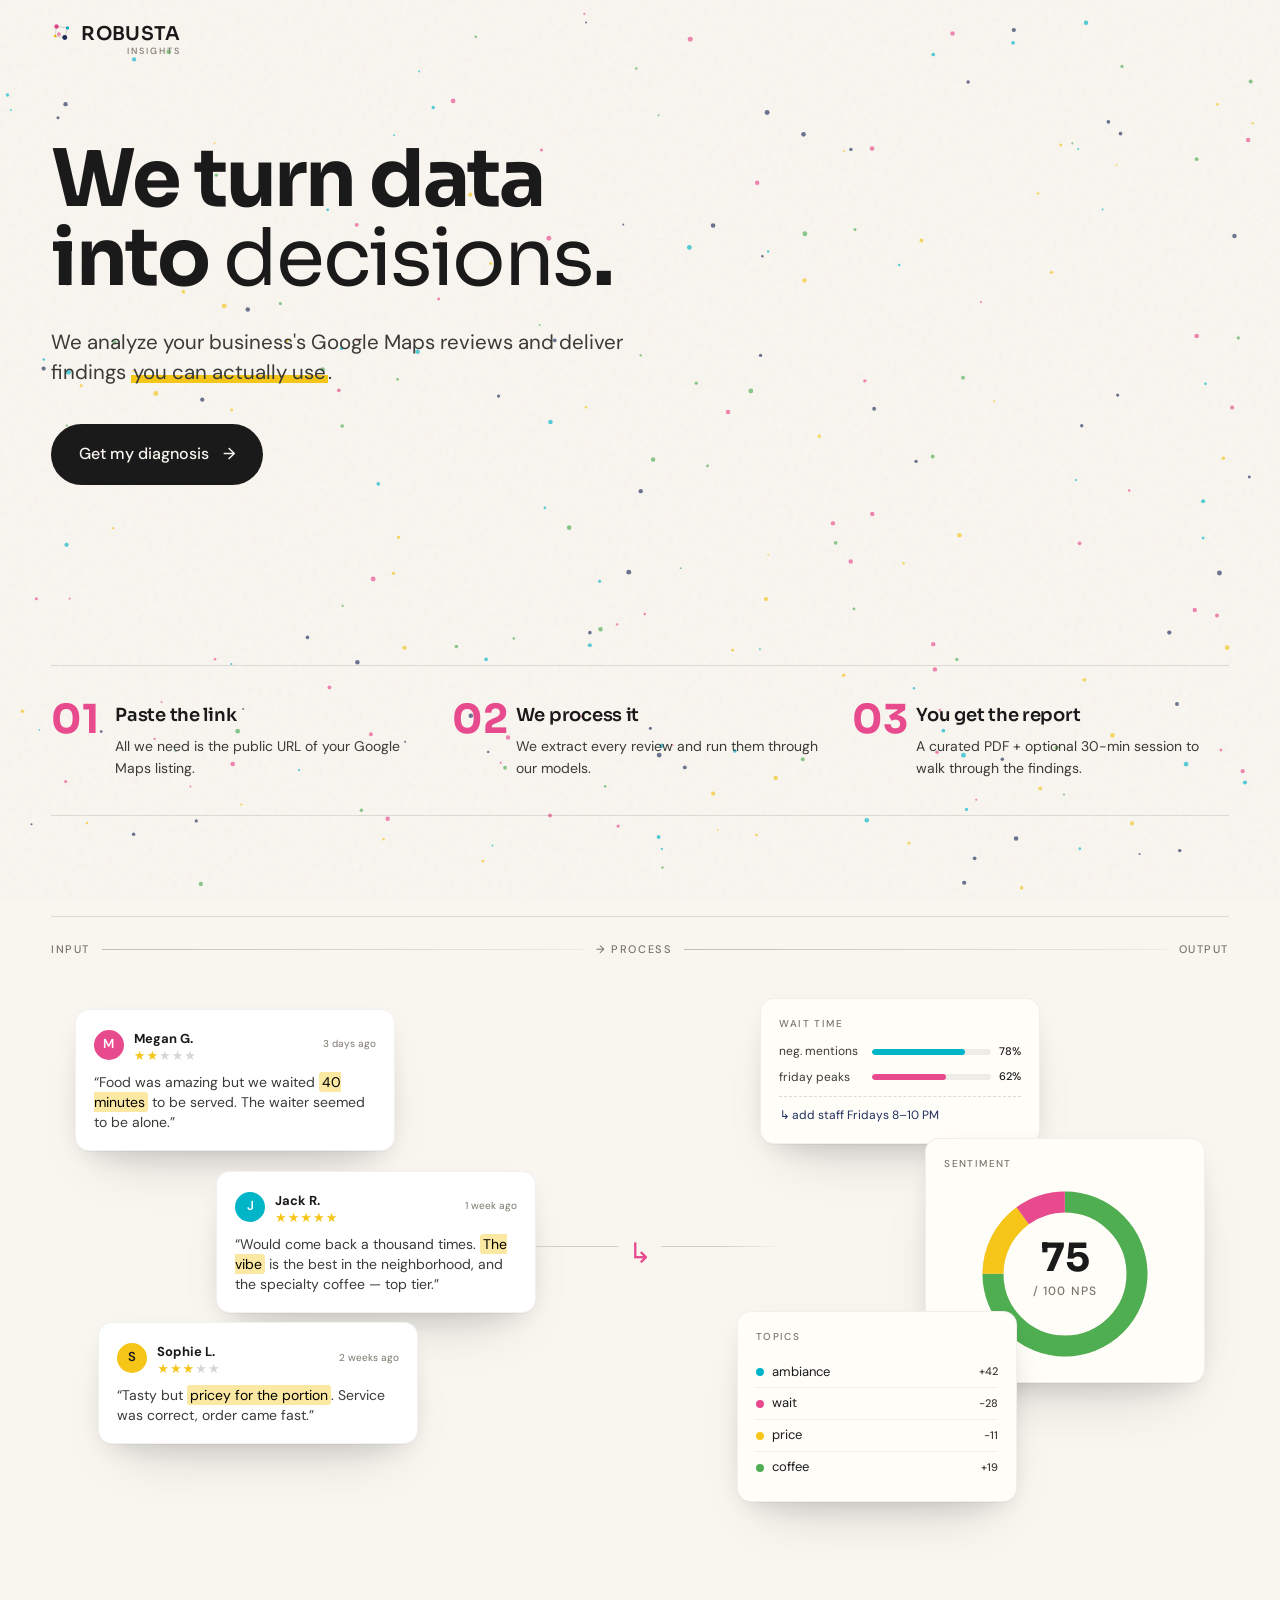
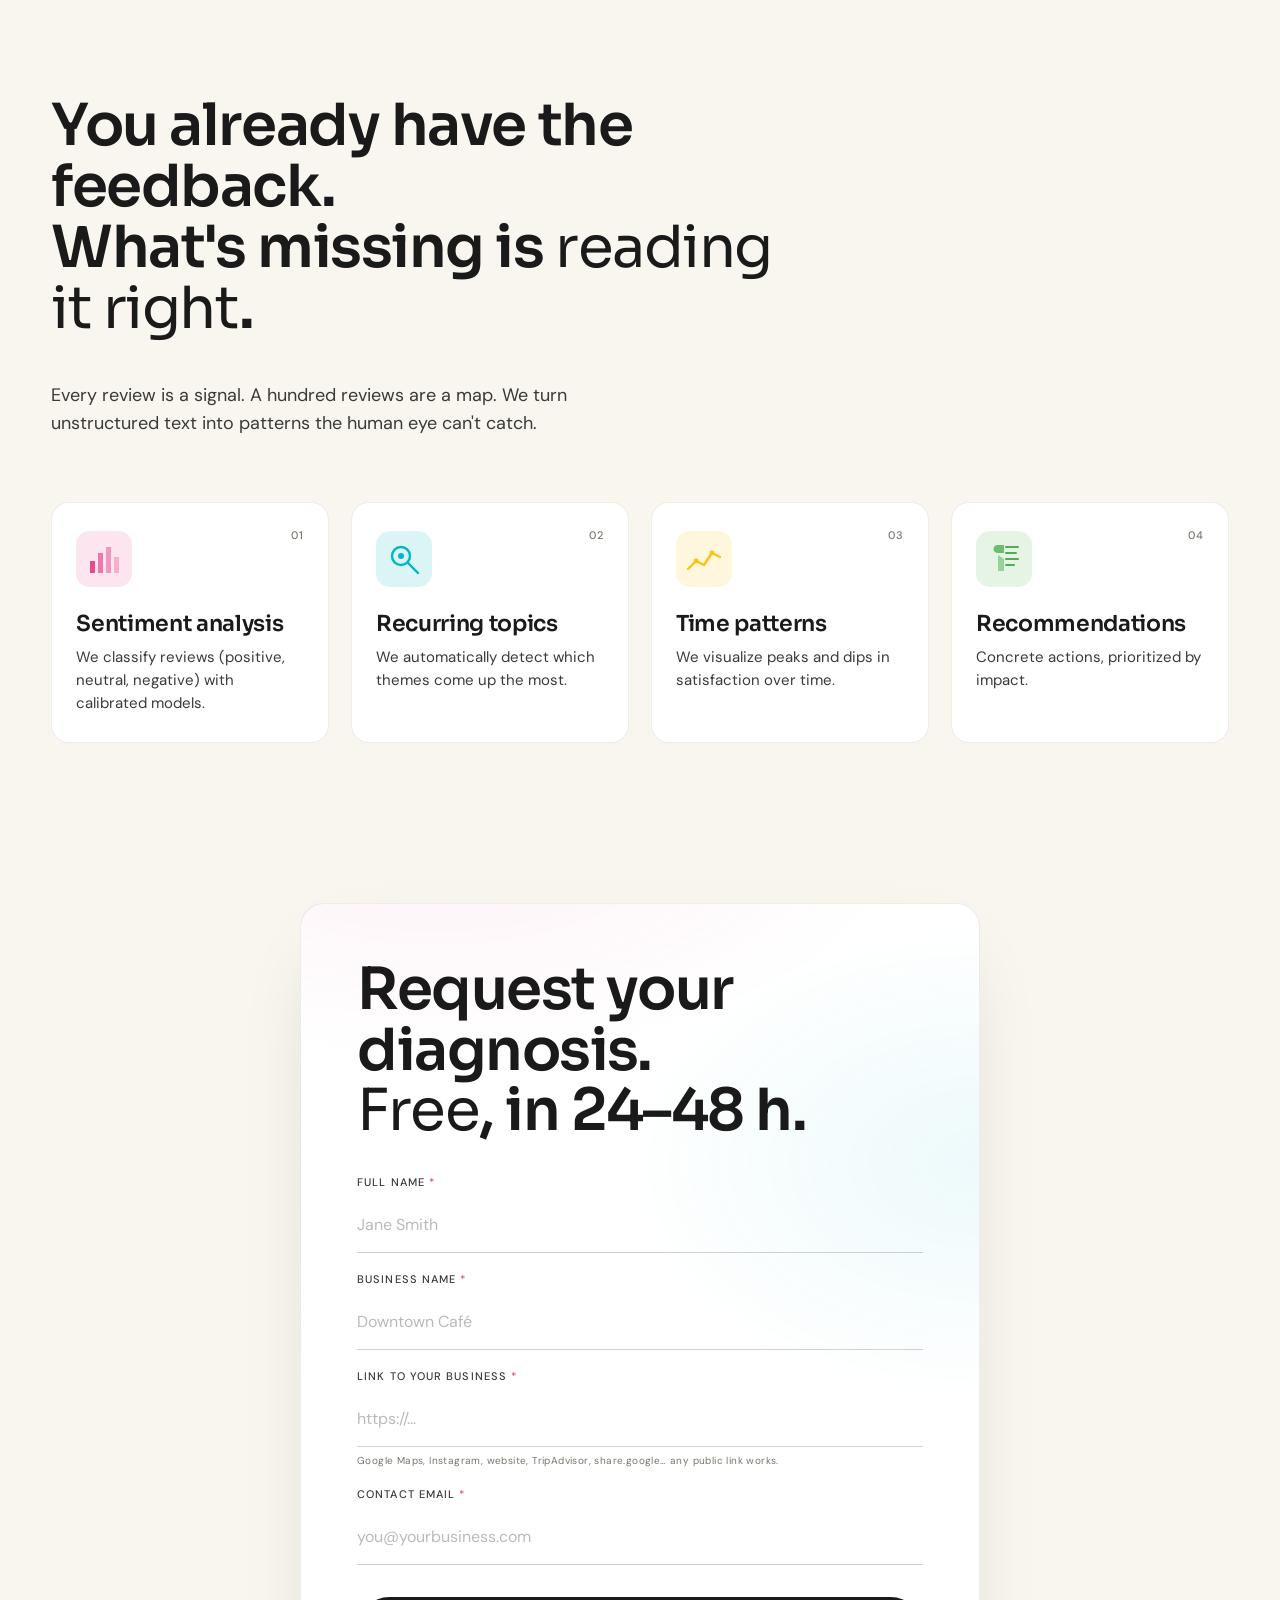
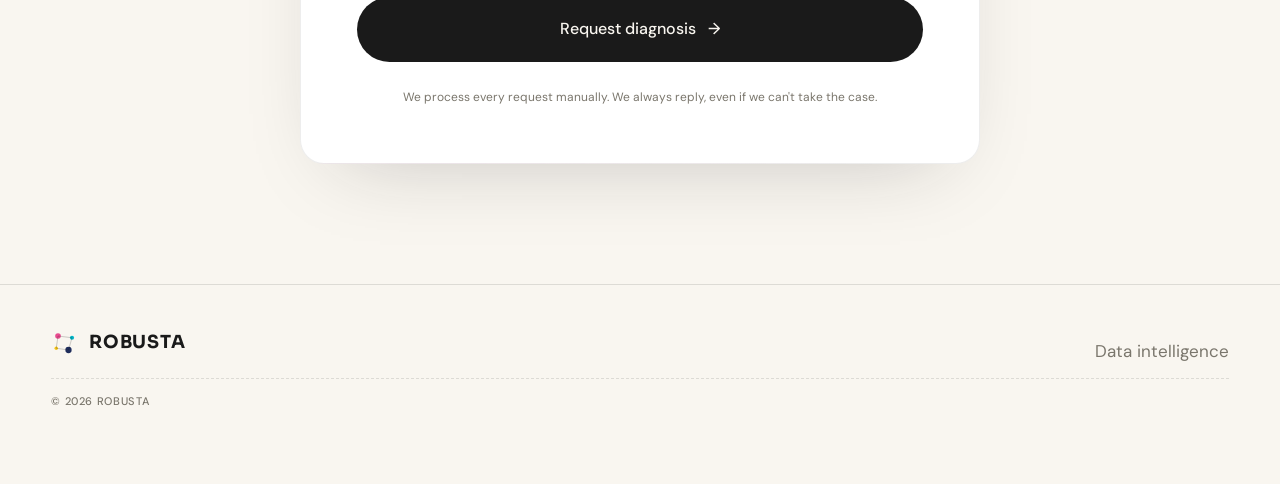
==== en/index.html @ 5c4e5d71 "Add English version at /en/ Mirror of the Spanish landing translated to English, served at /en/ via " ====
<!doctype html>
<html lang="en">
<head>
<meta charset="utf-8" />
<meta name="viewport" content="width=device-width,initial-scale=1" />
<title>Digital Reputation Diagnosis — ROBUSTA</title>
<meta name="description" content="We analyze your business's Google Maps reviews and deliver a diagnosis with actionable insights in 24–48 hours." />

<!-- Open Graph -->
<meta property="og:type" content="website" />
<meta property="og:site_name" content="ROBUSTA Insights" />
<meta property="og:title" content="Digital Reputation Diagnosis — ROBUSTA" />
<meta property="og:description" content="We analyze your business's Google Maps reviews and deliver a diagnosis with actionable insights in 24–48 hours." />
<meta property="og:url" content="https://robusta.qzz.io/en/" />
<meta property="og:image" content="https://robusta.qzz.io/og-image.png" />
<meta property="og:image:width" content="1200" />
<meta property="og:image:height" content="1200" />
<meta property="og:image:alt" content="ROBUSTA Insights — We turn data into decisions" />
<meta property="og:locale" content="en_US" />
<meta property="og:locale:alternate" content="es_AR" />

<!-- Twitter Card -->
<meta name="twitter:card" content="summary" />
<meta name="twitter:title" content="Digital Reputation Diagnosis — ROBUSTA" />
<meta name="twitter:description" content="We analyze your business's Google Maps reviews and deliver a diagnosis with actionable insights in 24–48 hours." />
<meta name="twitter:image" content="https://robusta.qzz.io/og-image.png" />

<!-- hreflang -->
<link rel="alternate" hreflang="es" href="https://robusta.qzz.io/" />
<link rel="alternate" hreflang="en" href="https://robusta.qzz.io/en/" />
<link rel="alternate" hreflang="x-default" href="https://robusta.qzz.io/" />

<link rel="preconnect" href="https://fonts.googleapis.com">
<link rel="preconnect" href="https://fonts.gstatic.com" crossorigin>
<link href="https://fonts.googleapis.com/css2?family=Sora:wght@400;600;700&family=DM+Sans:wght@400;500&display=swap" rel="stylesheet">
<link rel="stylesheet" href="../styles.css?v=2" />
</head>
<body>

<canvas id="graph" aria-hidden="true"></canvas>
<div class="grain" aria-hidden="true"></div>

<header class="nav" id="nav">
  <a href="#top" class="brand" aria-label="ROBUSTA">
    <svg viewBox="0 0 32 32" width="22" height="22" aria-hidden="true">
      <circle cx="8" cy="8" r="3.2" fill="#E84A8E"/>
      <circle cx="24" cy="10" r="2.4" fill="#00B5C7"/>
      <circle cx="20" cy="24" r="3.6" fill="#1F2D5C"/>
      <circle cx="6" cy="22" r="2" fill="#F5C518"/>
      <path d="M8 8 L24 10 L20 24 L6 22 Z" stroke="#1A1A1A" stroke-width=".6" fill="none" opacity=".4"/>
    </svg>
    <span class="brand-name">
      ROBUSTA
      <small class="brand-sub">Insights</small>
    </span>
  </a>
</header>

<main id="top">

  <!-- HERO -->
  <section class="hero">
    <h1 class="display">
      We turn data<br/>into <em>decisions</em>.
    </h1>

    <p class="lede">
      We analyze your business's Google Maps reviews and deliver
      findings <u>you can actually use</u>.
    </p>

    <div class="hero-cta">
      <a href="#solicitar" class="btn-primary">
        Get my diagnosis
        <span class="arrow">→</span>
      </a>
    </div>

  </section>

  <!-- PROCESS LINE -->
  <section class="process" id="como">
    <ol>
      <li>
        <span class="step-num">01</span>
        <h4>Paste the link</h4>
        <p>All we need is the public URL of your Google Maps listing.</p>
      </li>
      <li>
        <span class="step-num">02</span>
        <h4>We process it</h4>
        <p>We extract every review and run them through our models.</p>
      </li>
      <li>
        <span class="step-num">03</span>
        <h4>You get the report</h4>
        <p>A curated PDF + optional 30-min session to walk through the findings.</p>
      </li>
    </ol>
  </section>

  <!-- Stage section -->
  <section class="stage-section">
    <div class="stage" aria-hidden="true">
      <div class="stage-rail">
        <span class="rail-tick">INPUT</span>
        <span class="rail-line"></span>
        <span class="rail-tick">→ PROCESS</span>
        <span class="rail-line"></span>
        <span class="rail-tick">OUTPUT</span>
      </div>

      <div class="stage-inner">
        <!-- Review cards -->
        <article class="review r1">
          <header>
            <span class="avatar" style="background:#E84A8E">M</span>
            <div>
              <strong>Megan G.</strong>
              <div class="stars" data-rating="2">★★<span>★★★</span></div>
            </div>
            <span class="when">3 days ago</span>
          </header>
          <p>“Food was amazing but we waited <mark>40 minutes</mark> to be served. The waiter seemed to be alone.”</p>
        </article>

        <article class="review r2">
          <header>
            <span class="avatar" style="background:#00B5C7">J</span>
            <div>
              <strong>Jack R.</strong>
              <div class="stars" data-rating="5">★★★★★</div>
            </div>
            <span class="when">1 week ago</span>
          </header>
          <p>“Would come back a thousand times. <mark>The vibe</mark> is the best in the neighborhood, and the specialty coffee — top tier.”</p>
        </article>

        <article class="review r3">
          <header>
            <span class="avatar" style="background:#F5C518;color:#1A1A1A">S</span>
            <div>
              <strong>Sophie L.</strong>
              <div class="stars" data-rating="3">★★★<span>★★</span></div>
            </div>
            <span class="when">2 weeks ago</span>
          </header>
          <p>“Tasty but <mark>pricey for the portion</mark>. Service was correct, order came fast.”</p>
        </article>

        <!-- Insight cards -->
        <article class="insight i1">
          <span class="kicker">wait time</span>
          <div class="bar-row"><span class="bar-lbl">neg. mentions</span><span class="bar"><i style="--w:78%"></i></span><span class="bar-val">78%</span></div>
          <div class="bar-row"><span class="bar-lbl">friday peaks</span><span class="bar"><i style="--w:62%;background:#E84A8E"></i></span><span class="bar-val">62%</span></div>
          <footer>↳ add staff Fridays 8–10 PM</footer>
        </article>

        <article class="insight i2">
          <span class="kicker">sentiment</span>
          <svg viewBox="0 0 120 120" class="donut">
            <circle cx="60" cy="60" r="48" fill="none" stroke="#EDE6D6" stroke-width="14"/>
            <circle cx="60" cy="60" r="48" fill="none" stroke="#4FAE52" stroke-width="14" stroke-dasharray="226 301" stroke-dashoffset="0" transform="rotate(-90 60 60)"/>
            <circle cx="60" cy="60" r="48" fill="none" stroke="#F5C518" stroke-width="14" stroke-dasharray="45 301" stroke-dashoffset="-226" transform="rotate(-90 60 60)"/>
            <circle cx="60" cy="60" r="48" fill="none" stroke="#E84A8E" stroke-width="14" stroke-dasharray="30 301" stroke-dashoffset="-271" transform="rotate(-90 60 60)"/>
            <text x="60" y="58" text-anchor="middle" class="donut-num">75</text>
            <text x="60" y="74" text-anchor="middle" class="donut-lbl">/ 100 NPS</text>
          </svg>
        </article>

        <article class="insight i3">
          <span class="kicker">topics</span>
          <ul class="topics">
            <li><span class="dot" style="background:#00B5C7"></span>ambiance <b>+42</b></li>
            <li><span class="dot" style="background:#E84A8E"></span>wait <b>−28</b></li>
            <li><span class="dot" style="background:#F5C518"></span>price <b>−11</b></li>
            <li><span class="dot" style="background:#4FAE52"></span>coffee <b>+19</b></li>
          </ul>
        </article>
      </div>
    </div>
  </section>

  <!-- VALUE -->
  <section class="value">
    <div class="section-head">
      <h2 class="display sm geo">You already have the feedback.<br/>What's missing is <em>reading it right</em>.</h2>
      <p>
        Every review is a signal. A hundred reviews are a map. We turn
        unstructured text into patterns the human eye can't catch.
      </p>
    </div>

    <div class="cards">
      <article class="card" style="--accent:#E84A8E">
        <div class="card-icon">
          <svg viewBox="0 0 40 40" width="40" height="40"><rect x="6" y="22" width="5" height="12" fill="currentColor"/><rect x="14" y="14" width="5" height="20" fill="currentColor" opacity=".7"/><rect x="22" y="8" width="5" height="26" fill="currentColor" opacity=".5"/><rect x="30" y="18" width="5" height="16" fill="currentColor" opacity=".35"/></svg>
        </div>
        <span class="card-num">01</span>
        <h3>Sentiment analysis</h3>
        <p>We classify reviews (positive, neutral, negative) with calibrated models.</p>
      </article>

      <article class="card" style="--accent:#00B5C7">
        <div class="card-icon">
          <svg viewBox="0 0 40 40" width="40" height="40"><circle cx="17" cy="17" r="9" fill="none" stroke="currentColor" stroke-width="2.4"/><path d="M24 24 L34 34" stroke="currentColor" stroke-width="2.4" stroke-linecap="round"/><circle cx="17" cy="17" r="3" fill="currentColor"/></svg>
        </div>
        <span class="card-num">02</span>
        <h3>Recurring topics</h3>
        <p>We automatically detect which themes come up the most.</p>
      </article>

      <article class="card" style="--accent:#F5C518">
        <div class="card-icon">
          <svg viewBox="0 0 40 40" width="40" height="40"><path d="M4 30 L12 22 L20 26 L28 14 L36 18" fill="none" stroke="currentColor" stroke-width="2.4" stroke-linecap="round" stroke-linejoin="round"/><circle cx="12" cy="22" r="2.4" fill="currentColor"/><circle cx="28" cy="14" r="2.4" fill="currentColor"/></svg>
        </div>
        <span class="card-num">03</span>
        <h3>Time patterns</h3>
        <p>We visualize peaks and dips in satisfaction over time.</p>
      </article>

      <article class="card" style="--accent:#4FAE52">
        <div class="card-icon">
          <svg viewBox="0 0 40 40" width="40" height="40"><path d="M14 6 C8 6 8 14 14 14 L20 14 L20 6 Z" fill="currentColor" opacity=".8"/><path d="M14 16 L20 20 L20 32 L14 32 Z" fill="currentColor" opacity=".5"/><path d="M22 8 L34 8 M22 14 L32 14 M22 20 L34 20 M22 26 L30 26" stroke="currentColor" stroke-width="2" stroke-linecap="round"/></svg>
        </div>
        <span class="card-num">04</span>
        <h3>Recommendations</h3>
        <p>Concrete actions, prioritized by impact.</p>
      </article>
    </div>
  </section>

  <!-- FORM -->
  <section class="form-section" id="solicitar">
    <div class="form-wrap">
      <header class="form-header">
        <h2 class="display sm geo">Request your diagnosis.<br/><em>Free</em>, in 24–48 h.</h2>
      </header>

      <form id="lead-form" class="form" novalidate>
        <div class="field">
          <label for="nombre">Full name <span>*</span></label>
          <input id="nombre" name="nombre" type="text" required autocomplete="name" placeholder="Jane Smith" />
        </div>

        <div class="field">
          <label for="negocio">Business name <span>*</span></label>
          <input id="negocio" name="negocio" type="text" required placeholder="Downtown Café" />
        </div>

        <div class="field">
          <label for="link">Link to your business <span>*</span></label>
          <input id="link" name="link" type="text" inputmode="url" required placeholder="https://..." />
          <small class="hint">Google Maps, Instagram, website, TripAdvisor, share.google… any public link works.</small>
        </div>

        <div class="field">
          <label for="email">Contact email <span>*</span></label>
          <input id="email" name="email" type="email" required autocomplete="email" placeholder="you@yourbusiness.com" />
        </div>

        <button type="submit" class="btn-submit">
          <span class="btn-label">Request diagnosis</span>
          <span class="btn-spinner" aria-hidden="true"></span>
          <span class="btn-arrow">→</span>
        </button>
        <p class="form-foot">We process every request manually. We always reply, even if we can't take the case.</p>
      </form>

      <div class="form-success" hidden>
        <svg viewBox="0 0 64 64" width="56" height="56"><circle cx="32" cy="32" r="28" fill="none" stroke="#4FAE52" stroke-width="2.5"/><path d="M20 33 L29 42 L46 23" fill="none" stroke="#4FAE52" stroke-width="3" stroke-linecap="round" stroke-linejoin="round"/></svg>
        <h3>Got it! We received your request.</h3>
        <p>We'll send the report to <strong class="echo-email">—</strong> within 24–48 business hours.</p>
      </div>
    </div>
  </section>

  <footer class="foot">
    <div class="foot-row">
      <span class="brand-foot">
        <svg viewBox="0 0 32 32" width="28" height="28" aria-hidden="true">
          <circle cx="8" cy="8" r="3.2" fill="#E84A8E"/>
          <circle cx="24" cy="10" r="2.4" fill="#00B5C7"/>
          <circle cx="20" cy="24" r="3.6" fill="#1F2D5C"/>
          <circle cx="6" cy="22" r="2" fill="#F5C518"/>
          <path d="M8 8 L24 10 L20 24 L6 22 Z" stroke="#1A1A1A" stroke-width=".6" fill="none" opacity=".4"/>
        </svg>
        <span class="brand-foot-name">ROBUSTA</span>
      </span>
      <span class="muted">Data intelligence</span>
    </div>
    <div class="foot-row sub">
      <span class="muted small">© 2026 ROBUSTA</span>
    </div>
  </footer>
</main>

<script src="../graph.js"></script>
<script src="app.js?v=2"></script>
</body>
</html>
---- styles.css ----
/* ──────────────────────────────────────────────────────────
   ROBUSTA — Landing
   Aesthetic: editorial dataviz, warm beige, organic nodes
   ────────────────────────────────────────────────────────── */

:root {
  --bg: #F9F6F0;
  --bg-2: #F2EDE0;
  --ink: #1A1A1A;
  --ink-soft: #3A3A37;
  --muted: #7A766C;
  --line: #1A1A1A;
  --paper: #FFFFFF;

  --c-cyan:   #00B5C7;
  --c-magenta:#E84A8E;
  --c-yellow: #F5C518;
  --c-navy:   #1F2D5C;
  --c-green:  #4FAE52;

  --font-display: "Sora", system-ui, sans-serif;
  --font-body: "DM Sans", system-ui, sans-serif;

  --max: 1320px;
  --pad: clamp(20px, 4vw, 56px);
  --r: 14px;
}

* { box-sizing: border-box; }
html, body { margin: 0; padding: 0; }
html { scroll-behavior: smooth; }

body {
  background: var(--bg);
  color: var(--ink);
  font-family: var(--font-body);
  font-size: 17px;
  line-height: 1.55;
  -webkit-font-smoothing: antialiased;
  overflow-x: hidden;
  position: relative;
}

h1, h2, h3, h4 {
  font-family: var(--font-display);
  font-weight: 600;
  letter-spacing: -.015em;
}

p, button, input, label, small {
  font-family: var(--font-body);
}

/* canvas behind everything */
#graph {
  position: fixed; inset: 0;
  width: 100%; height: 100%;
  z-index: 0;
  pointer-events: none;
}

/* subtle paper grain */
.grain {
  position: fixed; inset: 0;
  pointer-events: none;
  z-index: 1;
  opacity: .055;
  mix-blend-mode: multiply;
  background-image: url("data:image/svg+xml;utf8,<svg viewBox='0 0 200 200' xmlns='http://www.w3.org/2000/svg'><filter id='n'><feTurbulence type='fractalNoise' baseFrequency='.9' numOctaves='2' stitchTiles='stitch'/></filter><rect width='100%25' height='100%25' filter='url(%23n)'/></svg>");
}

main { position: relative; z-index: 2; }

::selection { background: var(--c-yellow); color: var(--ink); }

/* ── NAV ─────────────────────────────────────────────── */
.nav {
  position: fixed; top: 0; left: 0; right: 0;
  z-index: 50;
  padding: 18px var(--pad);
  display: flex; align-items: center; justify-content: space-between;
  gap: 24px;
  transition: background .35s ease, backdrop-filter .35s ease, border-color .35s ease;
  border-bottom: 1px solid transparent;
}
.nav.scrolled {
  background: rgba(249, 246, 240, .72);
  backdrop-filter: blur(14px) saturate(140%);
  -webkit-backdrop-filter: blur(14px) saturate(140%);
  border-bottom-color: rgba(26,26,26,.08);
}
.brand {
  display: inline-flex; align-items: baseline; gap: 8px;
  text-decoration: none; color: var(--ink);
  font-family: var(--font-display);
  font-weight: 600;
  font-size: 19px;
  letter-spacing: .02em;
}
.brand svg { transform: translateY(3px); }
.brand-name {
  display: inline-flex;
  flex-direction: column;
  align-items: flex-end;
  line-height: 1;
}
.brand-sub {
  font-family: var(--font-body);
  font-weight: 500;
  font-size: 9px;
  letter-spacing: .22em;
  text-transform: uppercase;
  color: var(--muted);
  margin-top: 3px;
}
.brand em {
  font-family: var(--font-body);
  font-style: normal;
  font-weight: 500;
  font-size: 11px;
  color: var(--muted);
  letter-spacing: .04em;
  text-transform: uppercase;
}
.brand em { display: none; }
@media (min-width: 720px) { .brand em { display: inline; } }

.nav-meta { display: inline-flex; align-items: center; gap: 18px; }
.nav-meta .muted { font-family: var(--font-body); font-weight: 500; font-size: 11px; letter-spacing: .06em; text-transform: uppercase; color: var(--muted); }
.dot-live {
  display: inline-block; width: 7px; height: 7px; border-radius: 50%;
  background: var(--c-green);
  box-shadow: 0 0 0 0 rgba(79,174,82,.6);
  animation: pulse 2.2s ease-out infinite;
}
@keyframes pulse {
  0% { box-shadow: 0 0 0 0 rgba(79,174,82,.55); }
  70% { box-shadow: 0 0 0 8px rgba(79,174,82,0); }
  100% { box-shadow: 0 0 0 0 rgba(79,174,82,0); }
}
.nav-meta .muted:not(.small) { display: none; }
@media (min-width: 880px) { .nav-meta .muted:not(.small) { display: inline; } }

.cta-pill {
  display: inline-flex; align-items: center; gap: 8px;
  background: var(--ink);
  color: var(--bg);
  text-decoration: none;
  padding: 10px 16px;
  border-radius: 999px;
  font-size: 14px;
  font-weight: 500;
  transition: transform .2s ease, background .2s ease;
}
.cta-pill:hover { background: var(--c-navy); transform: translateY(-1px); }

/* ── HERO ────────────────────────────────────────────── */
.hero {
  max-width: var(--max);
  margin: 0 auto;
  padding: 140px var(--pad) 60px;
  position: relative;
}
.hero-meta {
  display: flex; flex-wrap: wrap; gap: 10px;
  margin-bottom: 36px;
}
.tag {
  font-family: var(--font-body);
  font-weight: 500;
  font-size: 11px;
  letter-spacing: .08em;
  text-transform: uppercase;
  color: var(--ink-soft);
  padding: 6px 12px;
  border: 1px solid rgba(26,26,26,.18);
  border-radius: 999px;
  background: rgba(255,255,255,.4);
  backdrop-filter: blur(4px);
}

.display {
  font-family: var(--font-display);
  font-weight: 700;
  font-size: clamp(42px, 6.2vw, 88px);
  line-height: 1;
  letter-spacing: -.03em;
  margin: 0 0 28px;
}
.display em {
  font-style: normal;
  font-weight: 400;
  color: var(--ink);
}
.display.sm {
  font-size: clamp(32px, 4.6vw, 58px);
  font-weight: 600;
  line-height: 1.05;
  letter-spacing: -.025em;
  margin-bottom: 24px;
}
/* Legacy alias — same as .display.sm */
.display.geo {
  font-family: var(--font-display);
  font-weight: 600;
}

.word-wrap {
  position: relative;
  display: inline-block;
  vertical-align: baseline;
}
.word-wrap .strike {
  position: absolute;
  top: 0; left: 0;
  white-space: nowrap;
  color: var(--muted);
  font-style: italic;
  opacity: 0;
  animation: strikeIn 1s .6s cubic-bezier(.2,.7,.2,1) forwards;
}
.word-wrap .strike::after {
  content: "";
  position: absolute;
  left: 0; right: 0;
  top: 55%;
  height: 4px;
  background: var(--c-magenta);
  transform: scaleX(0);
  transform-origin: left center;
  animation: strikeBar 0.55s 1.4s cubic-bezier(.7,0,.3,1) forwards;
}
.word-wrap .replace {
  opacity: 0;
  display: inline-block;
  transform: translateY(.2em);
  animation: replaceIn .7s 2s cubic-bezier(.2,.7,.2,1) forwards;
  color: var(--ink);
  font-weight: 500;
}
@keyframes strikeIn { to { opacity: 1; } }
@keyframes strikeBar { to { transform: scaleX(1); } }
@keyframes replaceIn { to { opacity: 1; transform: translateY(0); } }

.lede {
  max-width: 620px;
  font-size: clamp(17px, 1.6vw, 21px);
  color: var(--ink-soft);
  margin: 0 0 36px;
  line-height: 1.5;
}
.lede u {
  text-decoration: none;
  background-image: linear-gradient(120deg, var(--c-yellow), var(--c-yellow));
  background-size: 100% 8px;
  background-repeat: no-repeat;
  background-position: 0 88%;
  padding: 0 2px;
}

.hero-cta {
  display: flex; gap: 14px; flex-wrap: wrap;
  margin-bottom: 80px;
}
.btn-primary {
  display: inline-flex; align-items: center; gap: 14px;
  background: var(--ink);
  color: var(--bg);
  padding: 18px 28px;
  border-radius: 999px;
  font-size: 16px;
  font-weight: 500;
  text-decoration: none;
  transition: background .25s ease, transform .25s ease;
  position: relative;
  overflow: hidden;
  isolation: isolate;
}
.btn-primary::before {
  content: "";
  position: absolute; inset: 0;
  background: linear-gradient(120deg, var(--c-navy) 0%, var(--c-magenta) 100%);
  opacity: 0;
  transition: opacity .3s ease;
  z-index: -1;
}
.btn-primary:hover { transform: translateY(-2px); }
.btn-primary:hover::before { opacity: 1; }
.btn-primary .arrow { transition: transform .25s ease; }
.btn-primary:hover .arrow { transform: translateX(4px); }

.btn-ghost {
  display: inline-flex; align-items: center;
  padding: 18px 22px;
  border-radius: 999px;
  border: 1px solid rgba(26,26,26,.2);
  text-decoration: none;
  color: var(--ink);
  font-size: 16px;
  transition: background .2s ease, border-color .2s ease;
}
.btn-ghost:hover { background: rgba(26,26,26,.04); border-color: var(--ink); }

/* ── STAGE: reviews → insights ───────────────────────── */
.stage-section {
  max-width: var(--max);
  margin: 0 auto;
  padding: 40px var(--pad) 60px;
}
.stage {
  position: relative;
  border-top: 1px solid rgba(26,26,26,.12);
  padding-top: 24px;
}
.stage-rail {
  display: flex; align-items: center; gap: 12px;
  font-family: var(--font-body);
  font-weight: 500;
  font-size: 11px;
  letter-spacing: .14em;
  text-transform: uppercase;
  color: var(--muted);
  margin-bottom: 18px;
}
.rail-line {
  flex: 1; height: 1px;
  background: linear-gradient(90deg, rgba(26,26,26,.25), rgba(26,26,26,.05));
}
.stage-inner {
  position: relative;
  height: clamp(380px, 46vw, 540px);
}

.review, .insight {
  position: absolute;
  background: var(--paper);
  border-radius: var(--r);
  padding: 18px;
  box-shadow:
    0 1px 0 rgba(26,26,26,.04),
    0 10px 30px -12px rgba(26,26,26,.18),
    0 30px 60px -30px rgba(26,26,26,.22);
  width: clamp(240px, 26vw, 320px);
  font-size: 14px;
  line-height: 1.45;
  border: 1px solid rgba(26,26,26,.06);
  animation: floaty 7s ease-in-out infinite;
}

@keyframes floaty {
  0%, 100% { transform: translateY(0) rotate(var(--rot, 0deg)); }
  50% { transform: translateY(-8px) rotate(var(--rot, 0deg)); }
}

.review header {
  display: flex; align-items: center; gap: 10px;
  margin-bottom: 10px;
}
.review .avatar {
  width: 30px; height: 30px; border-radius: 50%;
  color: #fff;
  display: inline-flex; align-items: center; justify-content: center;
  font-weight: 600; font-size: 13px;
  flex-shrink: 0;
}
.review strong { font-size: 13px; }
.review .stars { color: var(--c-yellow); font-size: 13px; letter-spacing: 1px; line-height: 1; }
.review .stars span { color: rgba(26,26,26,.18); }
.review .when { margin-left: auto; font-family: var(--font-body); font-size: 10px; color: var(--muted); }
.review p { margin: 0; color: var(--ink-soft); }
.review mark { background: rgba(245,197,24,.4); padding: 1px 3px; border-radius: 3px; }

.r1 { top: 6%; left: 2%; --rot: -3deg; animation-delay: -1s; }
.r2 { top: 36%; left: 14%; --rot: 2deg; animation-delay: -3s; }
.r3 { top: 64%; left: 4%; --rot: -1.5deg; animation-delay: -5s; }

.insight {
  background: #FFFDF8;
  width: clamp(220px, 22vw, 280px);
}
.insight .kicker {
  display: block;
  font-family: var(--font-body);
  font-weight: 500;
  font-size: 10px;
  letter-spacing: .14em;
  text-transform: uppercase;
  color: var(--muted);
  margin-bottom: 12px;
}
.bar-row {
  display: grid;
  grid-template-columns: 1fr 1.4fr auto;
  align-items: center;
  gap: 8px;
  font-size: 12px;
  margin-bottom: 8px;
}
.bar-lbl { color: var(--ink-soft); }
.bar { height: 6px; background: rgba(26,26,26,.07); border-radius: 99px; position: relative; overflow: hidden; }
.bar i { display: block; height: 100%; width: var(--w); background: var(--c-cyan); border-radius: 99px; animation: barIn 1.4s cubic-bezier(.2,.7,.2,1) forwards; transform-origin: left; transform: scaleX(0); }
@keyframes barIn { to { transform: scaleX(1); } }
.bar-val { font-family: var(--font-body); font-weight: 500; font-size: 11px; }
.insight footer {
  margin-top: 10px;
  font-size: 12px;
  color: var(--c-navy);
  padding-top: 10px;
  border-top: 1px dashed rgba(26,26,26,.15);
}

.donut { width: 100%; height: auto; max-width: 180px; display: block; margin: 0 auto; }
.donut-num { font-family: var(--font-display); font-size: 26px; font-weight: 700; fill: var(--ink); }
.donut-lbl { font-family: var(--font-body); font-weight: 500; font-size: 8px; letter-spacing: .1em; fill: var(--muted); text-transform: uppercase; }

.topics { list-style: none; padding: 0; margin: 0; }
.topics li {
  display: flex; align-items: center; gap: 8px;
  padding: 6px 0;
  font-size: 13px;
  border-bottom: 1px solid rgba(26,26,26,.06);
}
.topics li:last-child { border-bottom: 0; }
.topics .dot { width: 8px; height: 8px; border-radius: 50%; flex-shrink: 0; }
.topics b { margin-left: auto; font-family: var(--font-body); font-size: 11px; color: var(--ink-soft); font-weight: 500; }

.i1 { top: 4%; right: 16%; --rot: 2deg; animation-delay: -2s; }
.i2 { top: 30%; right: 2%; --rot: -2deg; animation-delay: -4s; }
.i3 { top: 62%; right: 18%; --rot: 1deg; animation-delay: -6s; }

/* connector arrow from reviews to insights (decorative) */
.stage-inner::before {
  content: "";
  position: absolute;
  top: 50%; left: 38%; right: 38%;
  height: 1px;
  background:
    linear-gradient(90deg,
      transparent 0,
      rgba(26,26,26,.18) 20%,
      rgba(26,26,26,.18) 80%,
      transparent 100%);
  pointer-events: none;
}
.stage-inner::after {
  content: "↳";
  position: absolute;
  top: calc(50% - 14px);
  left: 50%;
  transform: translateX(-50%);
  font-family: var(--font-display);
  font-size: 28px;
  color: var(--c-magenta);
  background: var(--bg);
  padding: 0 10px;
}

@media (max-width: 820px) {
  .stage-inner { height: auto; display: grid; grid-template-columns: repeat(2, 1fr); gap: 14px; }
  .review, .insight { position: relative; top: auto; left: auto; right: auto; --rot: 0deg; width: 100%; animation: none; }
  .stage-inner::before, .stage-inner::after { display: none; }
}
@media (max-width: 560px) {
  .stage-inner { grid-template-columns: 1fr; gap: 16px; }
  .review p, .insight { font-size: 15px; }
}

/* ── VALUE SECTION ───────────────────────────────────── */
.value {
  max-width: var(--max);
  margin: 0 auto;
  padding: 120px var(--pad) 60px;
}
.section-head {
  display: flex;
  flex-direction: column;
  gap: 18px;
  margin-bottom: 64px;
  max-width: 760px;
}
.section-head p {
  font-size: 18px;
  color: var(--ink-soft);
  max-width: 620px;
  margin: 0;
}

.cards {
  display: grid;
  gap: 22px;
  grid-template-columns: repeat(auto-fit, minmax(240px, 1fr));
}
.card {
  position: relative;
  background: var(--paper);
  border: 1px solid rgba(26,26,26,.08);
  border-radius: 18px;
  padding: 28px 24px 26px;
  transition: transform .35s cubic-bezier(.2,.7,.2,1), box-shadow .35s ease;
  overflow: hidden;
  opacity: 0;
  transform: translateY(20px);
}
.card.in {
  opacity: 1;
  transform: translateY(0);
  transition: opacity .8s ease, transform .8s cubic-bezier(.2,.7,.2,1), box-shadow .35s ease;
}
.card:hover {
  transform: translateY(-6px);
  box-shadow: 0 30px 60px -30px rgba(26,26,26,.25);
}
.card::before {
  content: "";
  position: absolute;
  top: 0; left: 0; right: 0;
  height: 3px;
  background: var(--accent);
  transform: scaleX(0);
  transform-origin: left;
  transition: transform .4s cubic-bezier(.2,.7,.2,1);
}
.card:hover::before { transform: scaleX(1); }
.card-icon {
  width: 56px; height: 56px;
  display: inline-flex; align-items: center; justify-content: center;
  background: color-mix(in srgb, var(--accent) 14%, transparent);
  color: var(--accent);
  border-radius: 14px;
  margin-bottom: 24px;
}
.card-num {
  position: absolute;
  top: 24px; right: 24px;
  font-family: var(--font-body);
  font-weight: 500;
  font-size: 11px;
  color: var(--muted);
  letter-spacing: .08em;
}
.card h3 {
  font-family: var(--font-display);
  font-weight: 600;
  font-size: 22px;
  line-height: 1.15;
  margin: 0 0 10px;
  letter-spacing: -.015em;
}
.card p { margin: 0; color: var(--ink-soft); font-size: 15px; }

/* ── PROCESS LINE ────────────────────────────────────── */
.process {
  max-width: var(--max);
  margin: 0 auto;
  padding: 40px var(--pad) 60px;
}
.process ol {
  list-style: none;
  padding: 0;
  margin: 0;
  display: grid;
  gap: 24px;
  grid-template-columns: repeat(auto-fit, minmax(240px, 1fr));
  border-top: 1px solid rgba(26,26,26,.12);
  border-bottom: 1px solid rgba(26,26,26,.12);
  padding: 36px 0;
}
.process li { position: relative; padding-left: 64px; }
.process .step-num {
  position: absolute; top: -2px; left: 0;
  font-family: var(--font-display);
  font-size: 40px;
  line-height: 1;
  color: var(--c-magenta);
  font-style: normal;
  font-weight: 700;
}
.process h4 {
  font-family: var(--font-display);
  font-weight: 600;
  font-size: 18px;
  margin: 0 0 6px;
}
.process p { margin: 0; color: var(--ink-soft); font-size: 14px; }

/* ── FORM ────────────────────────────────────────────── */
.form-section {
  max-width: var(--max);
  margin: 0 auto;
  padding: 100px var(--pad) 80px;
}
.form-wrap {
  position: relative;
  max-width: 680px;
  margin: 0 auto;
  background:
    radial-gradient(800px 400px at 20% -10%, rgba(232,74,142,.08), transparent 60%),
    radial-gradient(600px 400px at 100% 30%, rgba(0,181,199,.07), transparent 60%),
    var(--paper);
  padding: clamp(28px, 5vw, 56px);
  border-radius: 24px;
  border: 1px solid rgba(26,26,26,.08);
  box-shadow: 0 30px 80px -40px rgba(26,26,26,.25);
}
.form-header { margin-bottom: 32px; text-align: left; }
.form-header h2 { margin: 0; }

.form { display: flex; flex-direction: column; gap: 18px; }
.field { display: flex; flex-direction: column; }
.field label {
  font-family: var(--font-body);
  font-weight: 500;
  font-size: 11px;
  letter-spacing: .1em;
  text-transform: uppercase;
  color: var(--ink-soft);
  margin-bottom: 8px;
}
.field label span { color: var(--c-magenta); }
.field input {
  width: 100%;
  font: inherit;
  font-size: 16px;
  padding: 14px 0;
  background: transparent;
  border: 0;
  border-bottom: 1px solid rgba(26,26,26,.2);
  color: var(--ink);
  outline: none;
  transition: border-color .2s ease;
}
.field input::placeholder { color: rgba(26,26,26,.3); }
.field input:focus { border-bottom-color: var(--ink); }
.field input:invalid:not(:placeholder-shown) { border-bottom-color: var(--c-magenta); }
.hint { font-family: var(--font-body); font-size: 10px; color: var(--muted); margin-top: 6px; letter-spacing: .04em; }

.btn-submit {
  position: relative;
  margin-top: 14px;
  display: inline-flex; align-items: center; justify-content: center;
  gap: 12px;
  background: var(--ink);
  color: var(--bg);
  border: 0;
  font: inherit;
  font-size: 16px;
  font-weight: 500;
  padding: 20px 28px;
  border-radius: 999px;
  cursor: pointer;
  overflow: hidden;
  transition: background .2s ease, transform .2s ease;
  isolation: isolate;
}
.btn-submit::before {
  content: "";
  position: absolute; inset: 0;
  background: linear-gradient(120deg, var(--c-navy), var(--c-magenta));
  opacity: 0;
  transition: opacity .3s ease;
  z-index: -1;
}
.btn-submit:hover { transform: translateY(-1px); }
.btn-submit:hover::before { opacity: 1; }
.btn-submit .btn-spinner {
  display: none;
  width: 16px; height: 16px;
  border: 2px solid rgba(255,255,255,.3);
  border-top-color: #fff;
  border-radius: 50%;
  animation: spin .8s linear infinite;
}
.btn-submit.loading .btn-spinner { display: inline-block; }
.btn-submit.loading .btn-arrow { display: none; }
.btn-submit.loading { pointer-events: none; opacity: .85; }
@keyframes spin { to { transform: rotate(360deg); } }

.form-foot { font-size: 12px; color: var(--muted); margin: 8px 0 0; text-align: center; }

.form-success {
  grid-column: 1 / -1;
  text-align: center;
  padding: 40px 20px;
}
.form-success svg { margin-bottom: 14px; }
.form-success h3 {
  font-family: var(--font-display);
  font-weight: 600;
  font-size: clamp(26px, 3vw, 38px);
  margin: 0 0 10px;
}
.form-success p { color: var(--ink-soft); }

/* ── FOOTER ──────────────────────────────────────────── */
.foot {
  max-width: var(--max);
  margin: 40px auto 0;
  padding: 30px var(--pad) 60px;
  border-top: 1px solid rgba(26,26,26,.12);
}
.foot-row {
  display: flex;
  flex-wrap: wrap;
  align-items: baseline;
  justify-content: space-between;
  gap: 16px;
  padding: 14px 0;
}
.foot-row.sub { border-top: 1px dashed rgba(26,26,26,.12); }
.brand-foot {
  display: inline-flex;
  align-items: center;
  gap: 10px;
}
.brand-foot-name {
  font-family: var(--font-display);
  font-weight: 700;
  font-size: 18px;
  letter-spacing: .04em;
}
.muted { color: var(--muted); }
.muted.small { font-family: var(--font-body); font-weight: 500; font-size: 11px; letter-spacing: .06em; text-transform: uppercase; }

/* ── REVEAL ──────────────────────────────────────────── */
.reveal { opacity: 0; transform: translateY(28px); transition: opacity .9s ease, transform .9s cubic-bezier(.2,.7,.2,1); }
.reveal.in { opacity: 1; transform: translateY(0); }

@media (prefers-reduced-motion: reduce) {
  *, *::before, *::after { animation-duration: .001ms !important; animation-iteration-count: 1 !important; transition-duration: .001ms !important; }
}
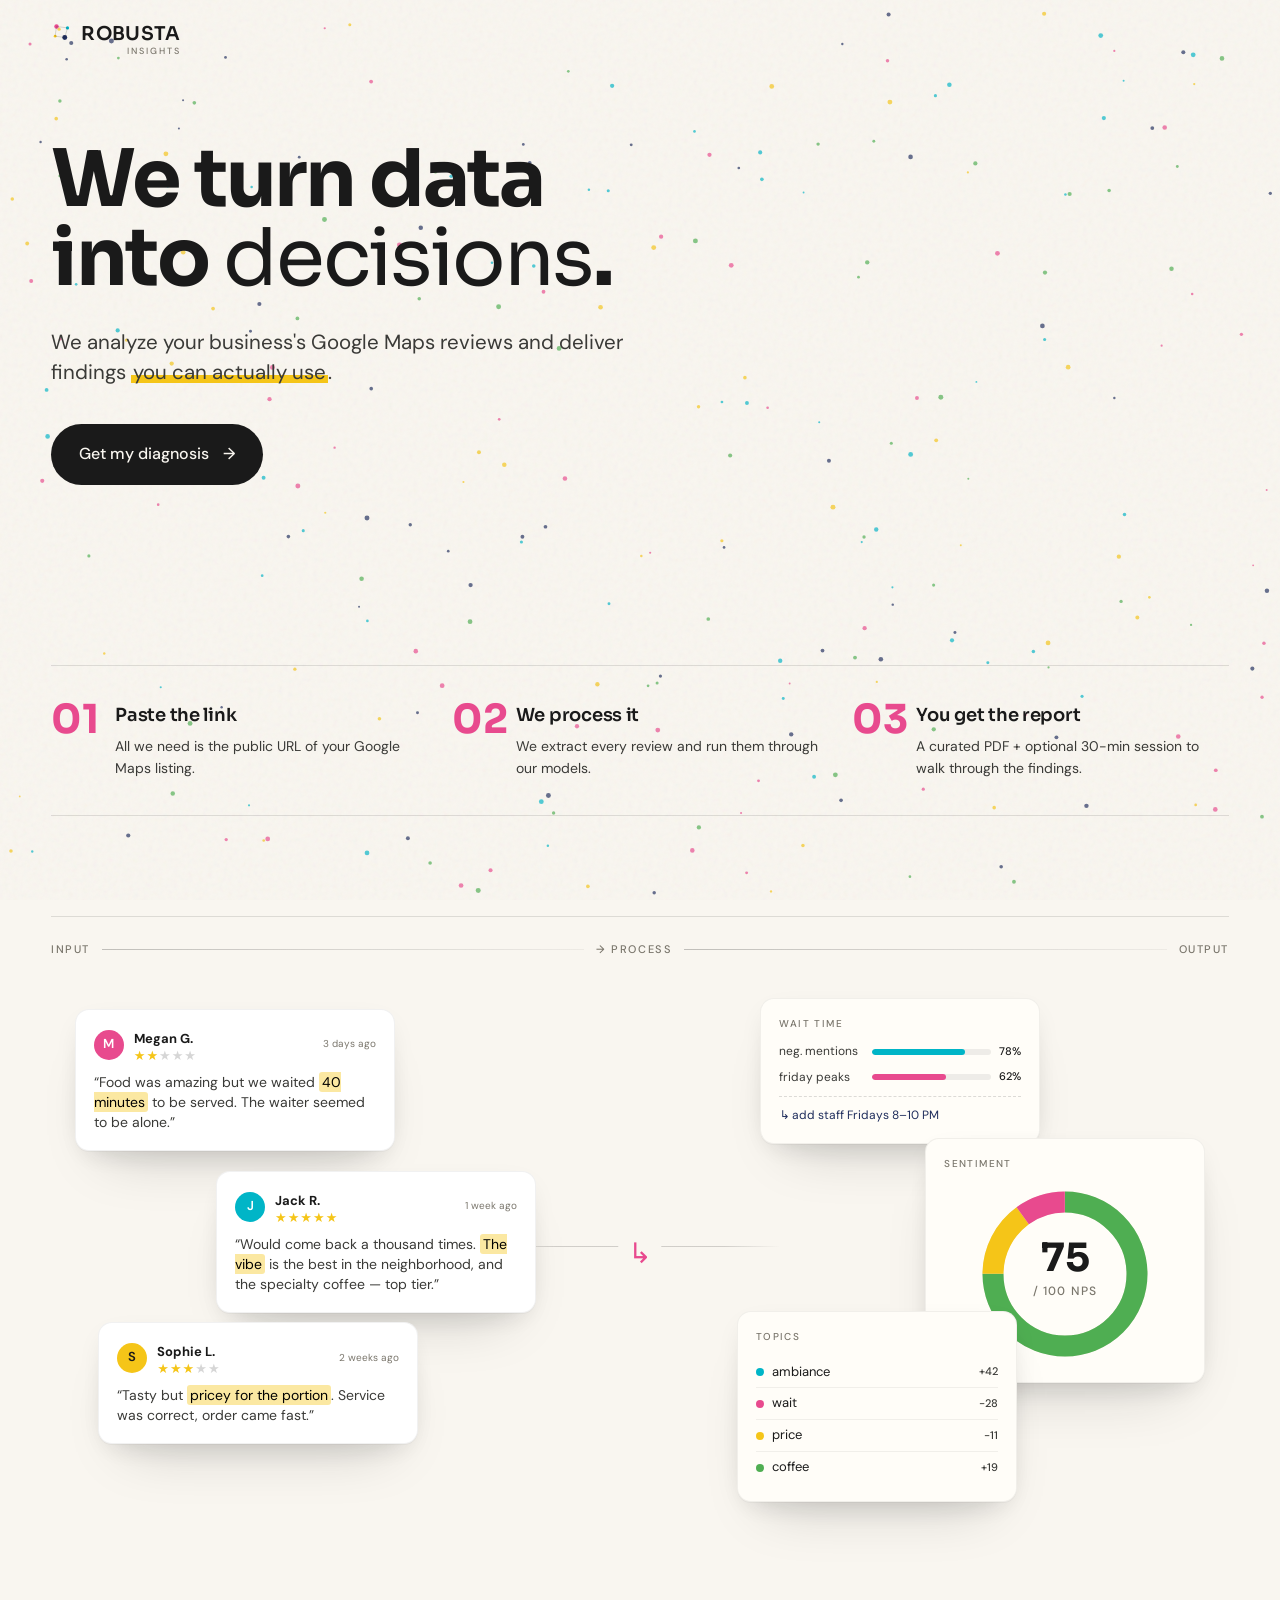
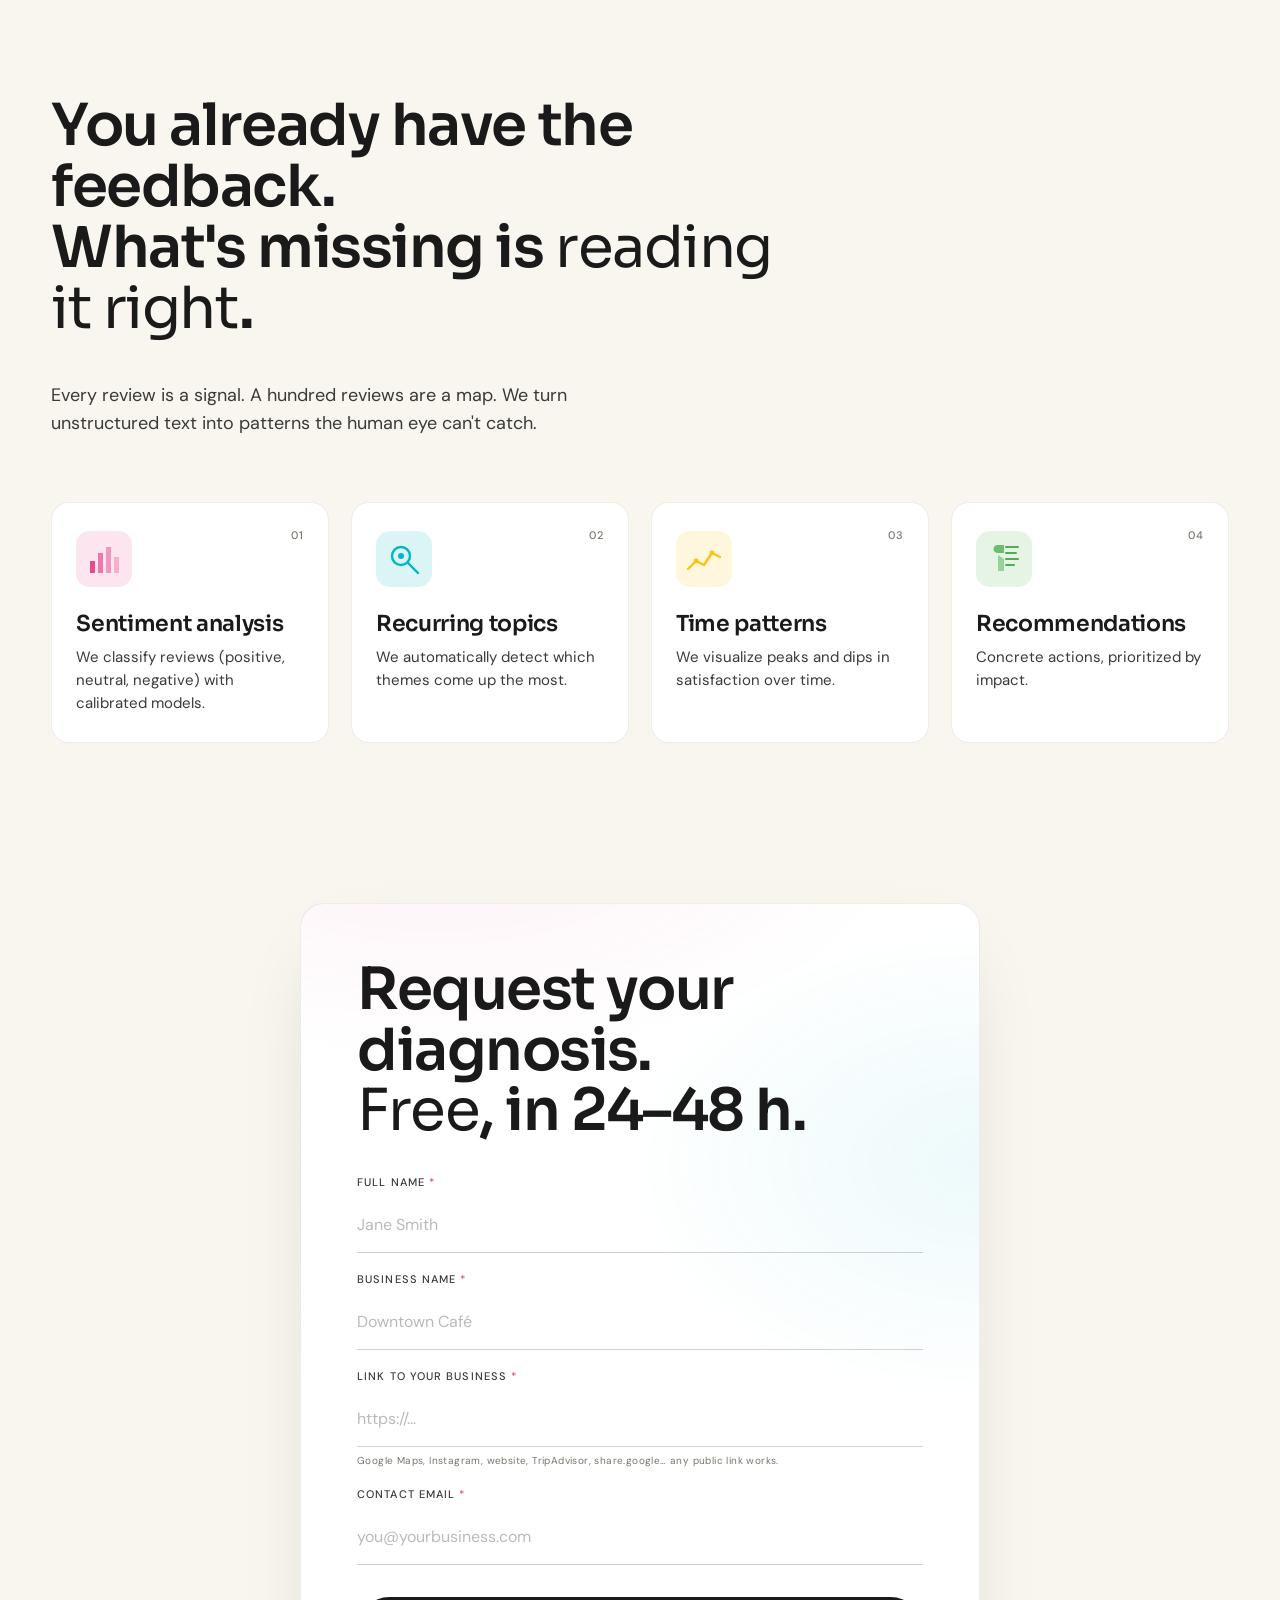
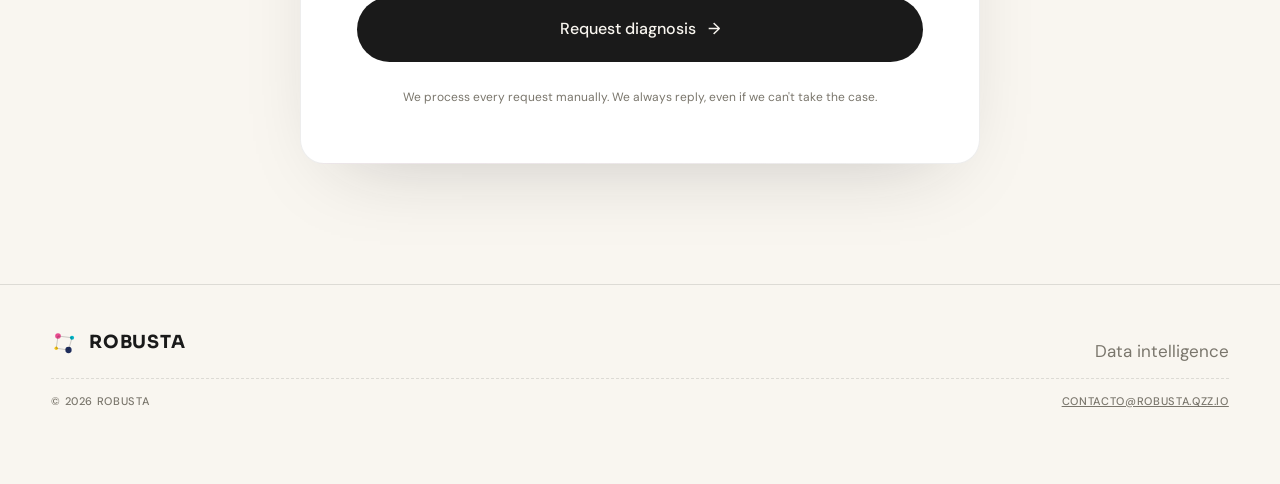
==== commit 377f0406: "Add contact email to footer Co-Authored-By: Claude Opus 4.7 (1M context) <noreply@anthropic.com>" ====
--- a/en/index.html
+++ b/en/index.html
@@ -291,6 +291,7 @@
     </div>
     <div class="foot-row sub">
       <span class="muted small">© 2026 ROBUSTA</span>
+      <a class="muted small" href="mailto:contacto@robusta.qzz.io">contacto@robusta.qzz.io</a>
     </div>
   </footer>
 </main>
